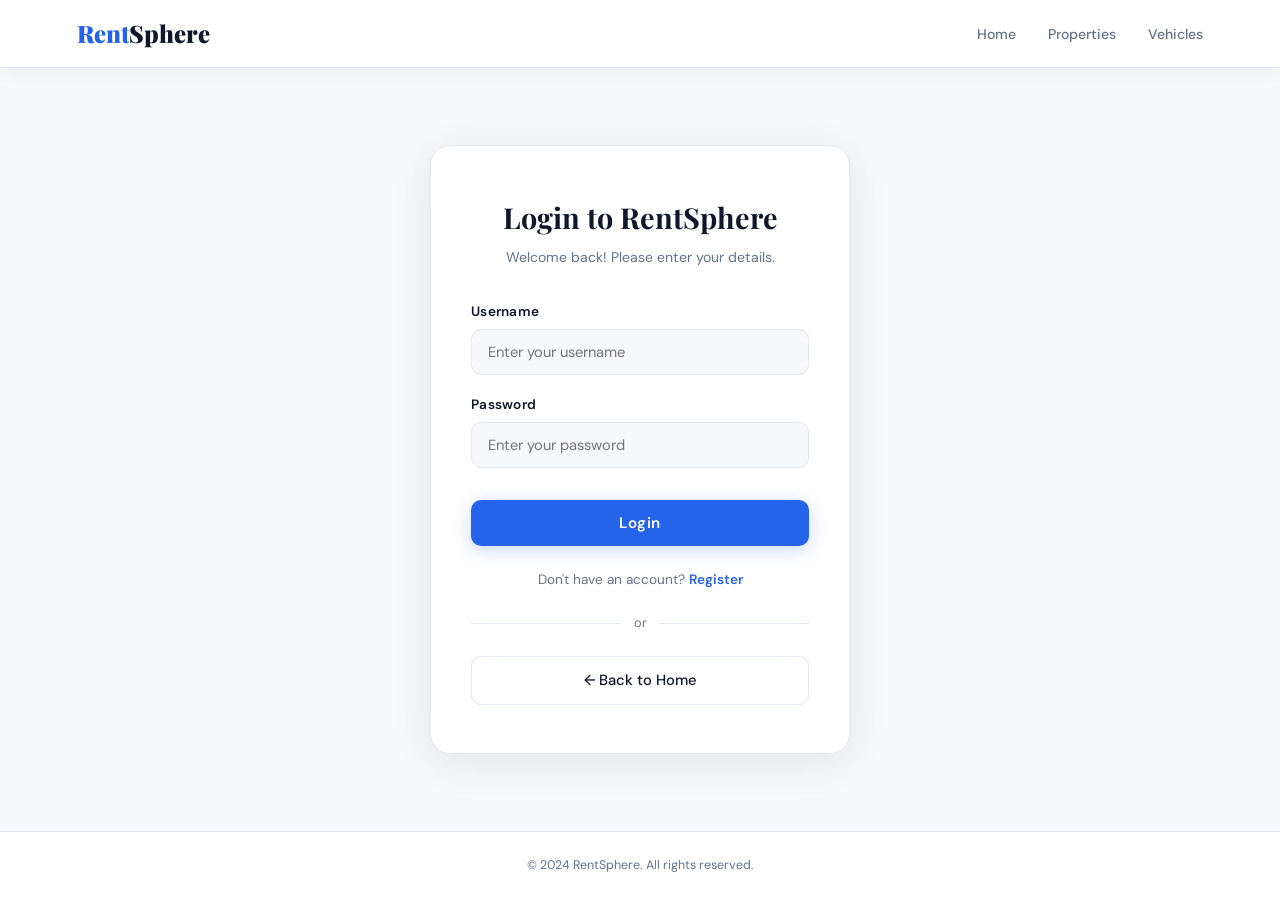
==== login.html @ efe59f16 "Initial RentSphere project upload" ====
<!DOCTYPE html>
<html lang="en">
<head>
  <link rel="stylesheet" href="style.css">
  <meta charset="UTF-8" />
  <meta name="viewport" content="width=device-width, initial-scale=1.0"/>
  <title>Login – RentSphere</title>

  <!-- Google Fonts -->
  <link href="https://fonts.googleapis.com/css2?family=Playfair+Display:wght@700;900&family=DM+Sans:wght@300;400;500;600&display=swap" rel="stylesheet"/>

  <style>
    /* ── Reset ── */
    *, *::before, *::after {
      margin: 0; padding: 0; box-sizing: border-box;
    }
    
    /* ── Color Variables (same as home page) ── */
    :root {
      --bg: #ffffff;
      --bg2: #f7f8fc;
      --accent: #2563eb;
      --accent2: #1d4ed8;
      --accent-light: #eff6ff;
      --text: #0f172a;
      --muted: #64748b;
      --border: #e2e8f0;
    }

    /* ── Body ── */
    body {
      background: var(--bg2);
      font-family: 'DM Sans', sans-serif;
      color: var(--text);
      min-height: 100vh;
      display: flex;
      flex-direction: column;
    }

    /* ── Navbar ── */
    nav {
      display: flex;
      align-items: center;
      justify-content: space-between;
      padding: 0 6%;
      height: 68px;
      background: rgba(255,255,255,0.92);
      backdrop-filter: blur(16px);
      border-bottom: 1px solid var(--border);
      box-shadow: 0 1px 20px rgba(0,0,0,0.06);
    }

    /* Logo */
    .nav-logo {
      font-family: 'Playfair Display', serif;
      font-size: 1.5rem;
      font-weight: 900;
      color: var(--accent);
      text-decoration: none;
    }
    .nav-logo span { color: var(--text); }

    /* Nav links */
    .nav-links {
      display: flex;
      gap: 2rem;
      list-style: none;
      align-items: center;
    }
    .nav-links a {
      font-size: 0.88rem;
      font-weight: 500;
      color: var(--muted);
      text-decoration: none;
      transition: color 0.25s;
    }
    .nav-links a:hover { color: var(--accent); }

    /* ── Main content area ── */
    .main {
      flex: 1;
      display: flex;
      align-items: center;
      justify-content: center;
      padding: 3rem 1.5rem;
    }

    /* ── Login Card ── */
    .login-card {
      background: var(--bg);
      border: 1px solid var(--border);
      border-radius: 20px;
      padding: 3rem 2.5rem;
      width: 100%;
      max-width: 420px;
      box-shadow: 0 8px 40px rgba(0,0,0,0.08);

      /* Fade-in animation */
      animation: fadeUp 0.6s ease both;
    }

    @keyframes fadeUp {
      from { opacity: 0; transform: scale(0.95); }
      to   { opacity: 1; transform: scale(1); }
    }

    /* ── Card Title ── */
    .login-title {
      font-family: 'Playfair Display', serif;
      font-size: 1.8rem;
      font-weight: 700;
      color: var(--text);
      text-align: center;
      margin-bottom: 0.4rem;
    }

    .login-subtitle {
      font-size: 0.88rem;
      color: var(--muted);
      text-align: center;
      margin-bottom: 2rem;
    }

    /* ── Form Group ── */
    .form-group {
      margin-bottom: 1.2rem;
    }

    /* Label */
    .form-group label {
      display: block;
      font-size: 0.85rem;
      font-weight: 600;
      color: var(--text);
      margin-bottom: 0.4rem;
      letter-spacing: 0.02em;
    }

    /* Input fields */
    .form-group input {
      width: 100%;
      padding: 12px 16px;
      border: 1.5px solid var(--border);
      border-radius: 10px;
      font-family: 'DM Sans', sans-serif;
      font-size: 0.92rem;
      color: var(--text);
      background: var(--bg2);
      outline: none;
      transition: border-color 0.25s, box-shadow 0.25s;
    }

    /* Input focus effect */
    .form-group input:focus {
      border-color: var(--accent);
      background: #fff;
      box-shadow: 0 0 0 3px rgba(37,99,235,0.1);
    }

    /* ── Login Button ── */
    .btn-login {
      width: 100%;
      padding: 13px;
      margin-top: 0.8rem;
      background: var(--accent);
      color: #fff;
      border: none;
      border-radius: 10px;
      font-family: 'DM Sans', sans-serif;
      font-size: 0.95rem;
      font-weight: 600;
      letter-spacing: 0.03em;
      cursor: pointer;
      transition: background 0.25s, transform 0.2s, box-shadow 0.25s;
      box-shadow: 0 4px 18px rgba(37,99,235,0.25);
    }

    /* Hover animation on Login button */
    .btn-login:hover {
      background: var(--accent2);
      transform: translateY(-2px);
      box-shadow: 0 8px 24px rgba(37,99,235,0.3);
    }

    /* ── Register Link ── */
    .register-link {
      text-align: center;
      margin-top: 1.4rem;
      font-size: 0.85rem;
      color: var(--muted);
    }

    .register-link a {
      color: var(--accent);
      font-weight: 600;
      text-decoration: none;
    }
    .register-link a:hover { text-decoration: underline; }

    /* ── Divider ── */
    .divider {
      display: flex;
      align-items: center;
      gap: 0.8rem;
      margin: 1.4rem 0;
      color: var(--muted);
      font-size: 0.8rem;
    }
    .divider::before, .divider::after {
      content: '';
      flex: 1;
      height: 1px;
      background: var(--border);
    }

    /* ── Back to Home Button ── */
    .btn-back {
      width: 100%;
      padding: 12px;
      background: #fff;
      color: var(--text);
      border: 1.5px solid var(--border);
      border-radius: 10px;
      font-family: 'DM Sans', sans-serif;
      font-size: 0.92rem;
      font-weight: 500;
      cursor: pointer;
      transition: border-color 0.25s, color 0.25s, transform 0.2s;
      text-decoration: none;
      display: block;
      text-align: center;
    }

    /* Hover animation on Back button */
    .btn-back:hover {
      border-color: var(--accent);
      color: var(--accent);
      transform: translateY(-2px);
    }

    /* ── Footer ── */
    footer {
      border-top: 1px solid var(--border);
      padding: 1.5rem 6%;
      text-align: center;
      font-size: 0.78rem;
      color: var(--muted);
      background: #fff;
    }
  </style>
</head>
<body>

  <!-- ── Navbar ── -->
  <nav>
    <a href="index.html" class="nav-logo">Rent<span>Sphere</span></a>
    <ul class="nav-links">
      <li><a href="index.html">Home</a></li>
      <li><a href="property.html">Properties</a></li>
      <li><a href="vehicle.html">Vehicles</a></li>
    </ul>
  </nav>

  <!-- ── Main Login Section ── -->
  <div class="main">
    <div class="login-card">

      <!-- Title -->
      <h1 class="login-title">Login to RentSphere</h1>
      <p class="login-subtitle">Welcome back! Please enter your details.</p>

      <!-- Username input -->
      <div class="form-group">
        <label for="username">Username</label>
        <input type="text" id="username" placeholder="Enter your username" />
      </div>

      <!-- Password input -->
      <div class="form-group">
        <label for="password">Password</label>
        <input type="password" id="password" placeholder="Enter your password" />
      </div>

      <!-- Login Button -->
      <button class="btn-login" id="loginBtn">Login</button>

      <!-- Register Link (UI only) -->
      <p class="register-link">
      Don't have an account? <a href="#" id="registerLink">Register</a>
      </p>

      <div class="divider">or</div>

      <!-- Back to Home -->
      <a href="#" class="btn-back" id="backToHome">← Back to Home</a>

    </div>
  </div>

  <!-- ── Footer ── -->
  <footer>
    © 2024 RentSphere. All rights reserved.
  </footer>

  <!-- ── JavaScript ── -->
  
    <script src="script.js"></script>

</body>
</html>
---- style.css ----
/* ============================================
   RentSphere – Global Stylesheet
   Project: A Unified Rental Platform
   Pages: index.html, login.html, property.html, vehicle.html
   ============================================ */

/* ── Reset & Base ── */
*, *::before, *::after {
  margin: 0;
  padding: 0;
  box-sizing: border-box;
}

/* ── Color Variables ── */
:root {
  --primary:       #2563eb;   /* Main blue */
  --primary-dark:  #1d4ed8;   /* Darker blue for hover */
  --primary-light: #eff6ff;   /* Light blue background */
  --success:       #16a34a;   /* Green for Book Now */
  --text:          #0f172a;   /* Main dark text */
  --muted:         #64748b;   /* Grey text */
  --bg:            #ffffff;   /* White background */
  --bg2:           #f7f8fc;   /* Light grey background */
  --border:        #e2e8f0;   /* Border color */
  --shadow:        rgba(0, 0, 0, 0.08);
  --shadow-hover:  rgba(37, 99, 235, 0.15);
  --radius:        10px;
  --radius-lg:     16px;
  --transition:    0.25s ease;
}

/* ── Body ── */
body {
  font-family: Arial, 'Helvetica Neue', sans-serif;
  background-color: var(--bg2);
  color: var(--text);
  line-height: 1.6;
  min-height: 100vh;
}

/* ── Links ── */
a {
  text-decoration: none;
  color: inherit;
  transition: color var(--transition);
}

/* ── Images ── */
img {
  max-width: 100%;
  display: block;
  border-radius: var(--radius);
}


/* ============================================
   NAVBAR
   ============================================ */

.navbar {
  position: sticky;
  top: 0;
  z-index: 1000;
  display: flex;
  align-items: center;
  justify-content: space-between;
  padding: 0 6%;
  height: 66px;
  background: rgba(255, 255, 255, 0.95);
  border-bottom: 1px solid var(--border);
  box-shadow: 0 2px 16px var(--shadow);
  backdrop-filter: blur(10px);
}

/* Logo */
.navbar-logo {
  font-size: 1.5rem;
  font-weight: 800;
  color: var(--primary);
  letter-spacing: 0.02em;
}
.navbar-logo span {
  color: var(--text);
}

/* Nav links list */
.navbar-links {
  display: flex;
  gap: 2rem;
  list-style: none;
  align-items: center;
}

/* Individual nav link */
.navbar-links a {
  font-size: 0.9rem;
  font-weight: 500;
  color: var(--muted);
  padding: 6px 0;
  position: relative;
  transition: color var(--transition);
}

/* Underline effect on hover */
.navbar-links a::after {
  content: '';
  position: absolute;
  bottom: -2px;
  left: 0; right: 0;
  height: 2px;
  background: var(--primary);
  border-radius: 2px;
  transform: scaleX(0);
  transform-origin: right;
  transition: transform var(--transition);
}
.navbar-links a:hover {
  color: var(--primary);
}
.navbar-links a:hover::after {
  transform: scaleX(1);
  transform-origin: left;
}

/* Nav button (e.g. Login button in navbar) */
.navbar-btn {
  background: var(--primary);
  color: #fff !important;
  padding: 8px 20px !important;
  border-radius: var(--radius);
  font-weight: 600 !important;
  transition: background var(--transition), transform var(--transition) !important;
}
.navbar-btn:hover {
  background: var(--primary-dark) !important;
  transform: translateY(-1px) !important;
}
.navbar-btn::after { display: none !important; }


/* ============================================
   BUTTONS
   ============================================ */

.btn {
  display: inline-flex;
  align-items: center;
  gap: 8px;
  padding: 12px 28px;
  border-radius: var(--radius);
  font-size: 0.92rem;
  font-weight: 600;
  cursor: pointer;
  border: none;
  transition: background var(--transition), transform var(--transition), box-shadow var(--transition);
  text-decoration: none;
}

/* Primary Button (Blue) */
.btn-primary {
  background: var(--primary);
  color: #fff;
  box-shadow: 0 4px 14px rgba(37, 99, 235, 0.25);
}
.btn-primary:hover {
  background: var(--primary-dark);
  transform: translateY(-2px);
  box-shadow: 0 8px 22px rgba(37, 99, 235, 0.3);
}

/* Outline Button */
.btn-outline {
  background: #fff;
  color: var(--text);
  border: 1.5px solid var(--border);
  box-shadow: 0 2px 8px var(--shadow);
}
.btn-outline:hover {
  border-color: var(--primary);
  color: var(--primary);
  transform: translateY(-2px);
}

/* Success Button (Green – Book Now) */
.btn-success {
  background: var(--success);
  color: #fff;
  box-shadow: 0 4px 14px rgba(22, 163, 74, 0.25);
}
.btn-success:hover {
  background: #15803d;
  transform: translateY(-2px);
  box-shadow: 0 8px 22px rgba(22, 163, 74, 0.3);
}

/* Full width button */
.btn-block {
  width: 100%;
  justify-content: center;
}


/* ============================================
   SEARCH BAR
   ============================================ */

.search-container {
  display: flex;
  gap: 0.8rem;
  align-items: center;
  background: #fff;
  border: 1.5px solid var(--border);
  border-radius: 50px;
  padding: 8px 12px 8px 20px;
  box-shadow: 0 2px 12px var(--shadow);
  max-width: 600px;
  width: 100%;
  margin: 0 auto;
}

.search-container input {
  flex: 1;
  border: none;
  outline: none;
  font-size: 0.92rem;
  color: var(--text);
  background: transparent;
  font-family: Arial, sans-serif;
}

.search-container input::placeholder {
  color: var(--muted);
}

.search-container button {
  background: var(--primary);
  color: #fff;
  border: none;
  padding: 9px 22px;
  border-radius: 50px;
  font-size: 0.88rem;
  font-weight: 600;
  cursor: pointer;
  transition: background var(--transition), transform var(--transition);
  white-space: nowrap;
}
.search-container button:hover {
  background: var(--primary-dark);
  transform: scale(1.03);
}

/* Standalone search input (simple version) */
.search-input {
  width: 100%;
  padding: 12px 18px;
  border: 1.5px solid var(--border);
  border-radius: var(--radius);
  font-size: 0.92rem;
  color: var(--text);
  outline: none;
  background: #fff;
  transition: border-color var(--transition), box-shadow var(--transition);
  font-family: Arial, sans-serif;
}
.search-input:focus {
  border-color: var(--primary);
  box-shadow: 0 0 0 3px rgba(37, 99, 235, 0.1);
}


/* ============================================
   FILTER SECTION
   ============================================ */

.filter-section {
  display: flex;
  gap: 1rem;
  flex-wrap: wrap;
  align-items: center;
  padding: 1.2rem 0;
}

.filter-section label {
  font-size: 0.85rem;
  font-weight: 600;
  color: var(--muted);
}

/* Dropdown filter */
.filter-select {
  padding: 9px 14px;
  border: 1.5px solid var(--border);
  border-radius: var(--radius);
  font-size: 0.88rem;
  color: var(--text);
  background: #fff;
  outline: none;
  cursor: pointer;
  transition: border-color var(--transition);
  font-family: Arial, sans-serif;
}
.filter-select:focus,
.filter-select:hover {
  border-color: var(--primary);
}


/* ============================================
   CARDS (Property & Vehicle)
   ============================================ */

/* Card grid layout */
.cards-grid {
  display: grid;
  grid-template-columns: repeat(auto-fill, minmax(280px, 1fr));
  gap: 1.5rem;
  padding: 1.5rem 0;
}

/* Single card */
.card {
  background: var(--bg);
  border: 1px solid var(--border);
  border-radius: var(--radius-lg);
  overflow: hidden;
  box-shadow: 0 2px 12px var(--shadow);
  transition: transform var(--transition), box-shadow var(--transition), border-color var(--transition);
}

/* Card hover – slight lift */
.card:hover {
  transform: translateY(-6px);
  box-shadow: 0 12px 32px var(--shadow-hover);
  border-color: rgba(37, 99, 235, 0.2);
}

/* Card image */
.card-img {
  width: 100%;
  height: 180px;
  object-fit: cover;
  border-radius: 0;
}

/* Card body */
.card-body {
  padding: 1.2rem;
}

/* Card title */
.card-title {
  font-size: 1rem;
  font-weight: 700;
  color: var(--text);
  margin-bottom: 0.3rem;
}

/* Card location / subtitle */
.card-location {
  font-size: 0.82rem;
  color: var(--muted);
  margin-bottom: 0.6rem;
}

/* Card price */
.card-price {
  font-size: 1.1rem;
  font-weight: 700;
  color: var(--primary);
  margin-bottom: 1rem;
}

/* Card tags/badges */
.card-badge {
  display: inline-block;
  background: var(--primary-light);
  color: var(--primary);
  font-size: 0.72rem;
  font-weight: 600;
  padding: 3px 10px;
  border-radius: 50px;
  margin-bottom: 0.8rem;
}


/* ============================================
   PAGE SECTIONS
   ============================================ */

/* Section wrapper */
.section {
  padding: 4rem 6%;
}

/* Section with light background */
.section-light {
  background: var(--bg2);
}

/* Section title */
.section-title {
  font-size: 1.8rem;
  font-weight: 700;
  color: var(--text);
  margin-bottom: 0.4rem;
}

/* Section subtitle */
.section-subtitle {
  font-size: 0.92rem;
  color: var(--muted);
  margin-bottom: 2rem;
}

/* Page hero banner */
.page-banner {
  background: linear-gradient(135deg, var(--primary-light) 0%, #fff 60%, var(--bg2) 100%);
  padding: 5rem 6% 3rem;
  text-align: center;
  margin-top: 66px; /* offset for sticky navbar */
}
.page-banner h1 {
  font-size: 2.2rem;
  font-weight: 800;
  color: var(--text);
  margin-bottom: 0.5rem;
}
.page-banner p {
  font-size: 1rem;
  color: var(--muted);
  margin-bottom: 1.8rem;
}


/* ============================================
   LOGIN FORM
   ============================================ */

/* Login page wrapper */
.login-wrapper {
  flex: 1;
  display: flex;
  align-items: center;
  justify-content: center;
  padding: 3rem 1.5rem;
  min-height: calc(100vh - 66px - 60px);
}

/* Login card */
.login-card {
  background: var(--bg);
  border: 1px solid var(--border);
  border-radius: 20px;
  padding: 3rem 2.5rem;
  width: 100%;
  max-width: 420px;
  box-shadow: 0 8px 40px var(--shadow);

  /* Smooth fade + scale animation */
  animation: loginAppear 0.5s ease both;
}

/* Login card animation – fade in + zoom in */
@keyframes loginAppear {
  from {
    opacity: 0;
    transform: scale(0.95);
  }
  to {
    opacity: 1;
    transform: scale(1);
  }
}

/* Login title */
.login-title {
  font-size: 1.8rem;
  font-weight: 700;
  text-align: center;
  color: var(--text);
  margin-bottom: 0.3rem;
}

/* Login subtitle */
.login-subtitle {
  font-size: 0.88rem;
  color: var(--muted);
  text-align: center;
  margin-bottom: 2rem;
}

/* Form group */
.form-group {
  margin-bottom: 1.2rem;
}

/* Form label */
.form-group label {
  display: block;
  font-size: 0.85rem;
  font-weight: 600;
  color: var(--text);
  margin-bottom: 0.4rem;
}

/* Form input */
.form-group input {
  width: 100%;
  padding: 12px 16px;
  border: 1.5px solid var(--border);
  border-radius: var(--radius);
  font-size: 0.92rem;
  color: var(--text);
  background: var(--bg2);
  outline: none;
  transition: border-color var(--transition), box-shadow var(--transition);
  font-family: Arial, sans-serif;
}
.form-group input:focus {
  border-color: var(--primary);
  background: #fff;
  box-shadow: 0 0 0 3px rgba(37, 99, 235, 0.1);
}

/* Divider with text */
.divider {
  display: flex;
  align-items: center;
  gap: 0.8rem;
  margin: 1.4rem 0;
  color: var(--muted);
  font-size: 0.8rem;
}
.divider::before,
.divider::after {
  content: '';
  flex: 1;
  height: 1px;
  background: var(--border);
}

/* Register / helper link */
.helper-link {
  text-align: center;
  margin-top: 1.2rem;
  font-size: 0.85rem;
  color: var(--muted);
}
.helper-link a {
  color: var(--primary);
  font-weight: 600;
}
.helper-link a:hover {
  text-decoration: underline;
}


/* ============================================
   FOOTER
   ============================================ */

.footer {
  background: #0f172a;
  color: #94a3b8;
  text-align: center;
  padding: 1.8rem 6%;
  font-size: 0.82rem;
  border-top: 1px solid rgba(255,255,255,0.06);
}

.footer-logo {
  font-size: 1.2rem;
  font-weight: 700;
  color: var(--primary);
  margin-bottom: 0.5rem;
}

.footer p {
  color: #64748b;
  font-size: 0.78rem;
}


/* ============================================
   UTILITY CLASSES
   ============================================ */

/* Container */
.container {
  max-width: 1200px;
  margin: 0 auto;
  padding: 0 6%;
}

/* Text helpers */
.text-center { text-align: center; }
.text-muted   { color: var(--muted); }
.text-primary { color: var(--primary); }
.fw-bold      { font-weight: 700; }

/* Spacing */
.mt-1 { margin-top: 0.5rem; }
.mt-2 { margin-top: 1rem; }
.mt-3 { margin-top: 1.5rem; }
.mb-1 { margin-bottom: 0.5rem; }
.mb-2 { margin-bottom: 1rem; }
.mb-3 { margin-bottom: 1.5rem; }

/* Flex helpers */
.d-flex        { display: flex; }
.align-center  { align-items: center; }
.justify-center{ justify-content: center; }
.gap-1         { gap: 0.5rem; }
.gap-2         { gap: 1rem; }


/* ============================================
   RESPONSIVE DESIGN
   ============================================ */

/* Tablet */
@media (max-width: 768px) {
  .navbar {
    padding: 0 4%;
  }

  .navbar-links {
    gap: 1.2rem;
  }

  .page-banner {
    padding: 4rem 4% 2.5rem;
  }
  .page-banner h1 {
    font-size: 1.7rem;
  }

  .section {
    padding: 3rem 4%;
  }

  .cards-grid {
    grid-template-columns: repeat(auto-fill, minmax(240px, 1fr));
  }
}

/* Mobile */
@media (max-width: 480px) {
  .navbar-links {
    gap: 0.8rem;
  }
  .navbar-links a {
    font-size: 0.8rem;
  }

  .page-banner h1 {
    font-size: 1.4rem;
  }

  /* Cards stack in single column */
  .cards-grid {
    grid-template-columns: 1fr;
  }

  .login-card {
    padding: 2rem 1.5rem;
  }

  .filter-section {
    flex-direction: column;
    align-items: flex-start;
  }

  .search-container {
    flex-direction: column;
    border-radius: var(--radius);
    padding: 12px;
  }
  .search-container button {
    width: 100%;
    border-radius: var(--radius);
  }

  .btn {
    padding: 11px 20px;
    font-size: 0.88rem;
  }
}
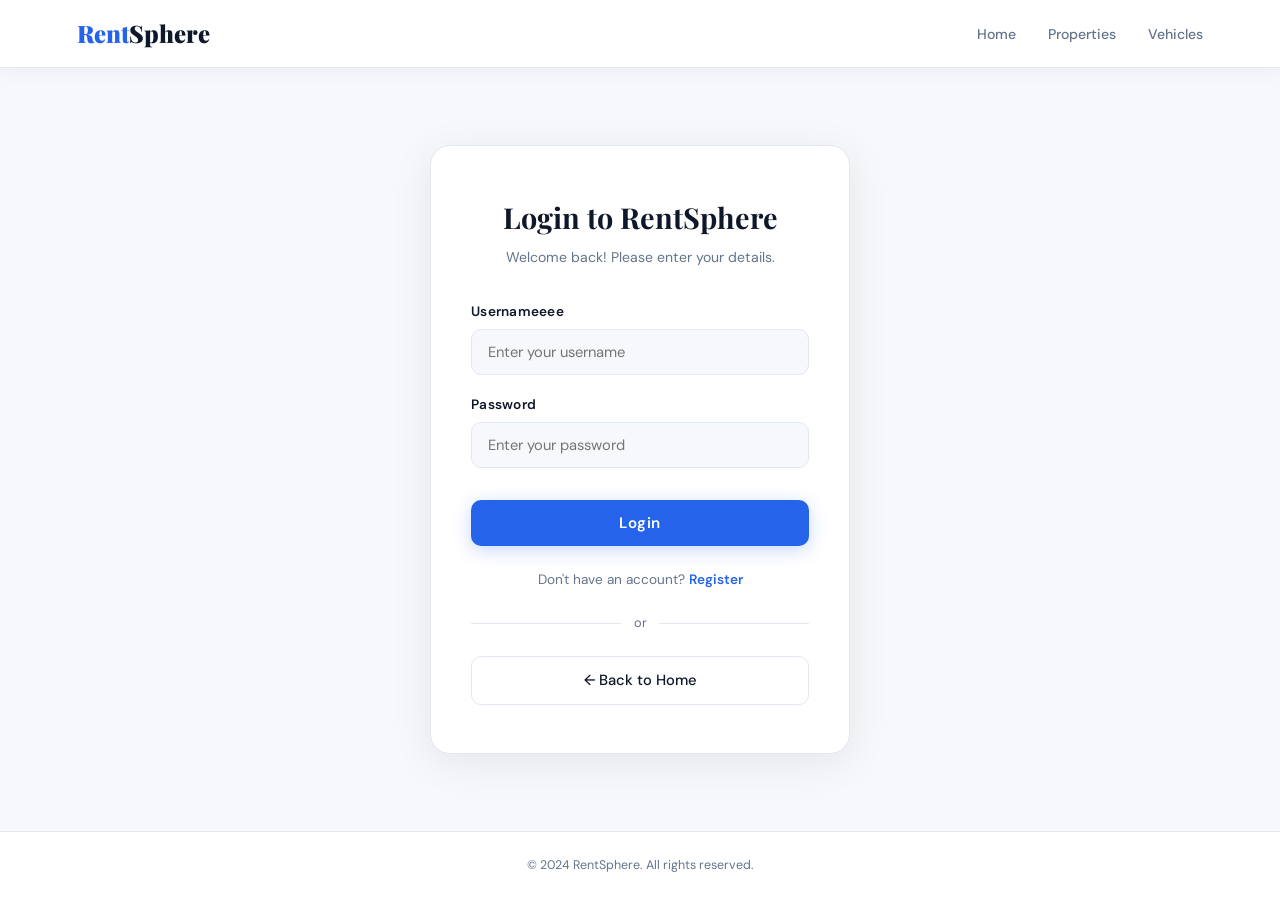
==== commit abad3288: "Updated login and vehicle pages" ====
--- a/login.html
+++ b/login.html
@@ -1,310 +1,310 @@
-<!DOCTYPE html>
-<html lang="en">
-<head>
-  <link rel="stylesheet" href="style.css">
-  <meta charset="UTF-8" />
-  <meta name="viewport" content="width=device-width, initial-scale=1.0"/>
-  <title>Login – RentSphere</title>
-
-  <!-- Google Fonts -->
-  <link href="https://fonts.googleapis.com/css2?family=Playfair+Display:wght@700;900&family=DM+Sans:wght@300;400;500;600&display=swap" rel="stylesheet"/>
-
-  <style>
-    /* ── Reset ── */
-    *, *::before, *::after {
-      margin: 0; padding: 0; box-sizing: border-box;
-    }
-    
-    /* ── Color Variables (same as home page) ── */
-    :root {
-      --bg: #ffffff;
-      --bg2: #f7f8fc;
-      --accent: #2563eb;
-      --accent2: #1d4ed8;
-      --accent-light: #eff6ff;
-      --text: #0f172a;
-      --muted: #64748b;
-      --border: #e2e8f0;
-    }
-
-    /* ── Body ── */
-    body {
-      background: var(--bg2);
-      font-family: 'DM Sans', sans-serif;
-      color: var(--text);
-      min-height: 100vh;
-      display: flex;
-      flex-direction: column;
-    }
-
-    /* ── Navbar ── */
-    nav {
-      display: flex;
-      align-items: center;
-      justify-content: space-between;
-      padding: 0 6%;
-      height: 68px;
-      background: rgba(255,255,255,0.92);
-      backdrop-filter: blur(16px);
-      border-bottom: 1px solid var(--border);
-      box-shadow: 0 1px 20px rgba(0,0,0,0.06);
-    }
-
-    /* Logo */
-    .nav-logo {
-      font-family: 'Playfair Display', serif;
-      font-size: 1.5rem;
-      font-weight: 900;
-      color: var(--accent);
-      text-decoration: none;
-    }
-    .nav-logo span { color: var(--text); }
-
-    /* Nav links */
-    .nav-links {
-      display: flex;
-      gap: 2rem;
-      list-style: none;
-      align-items: center;
-    }
-    .nav-links a {
-      font-size: 0.88rem;
-      font-weight: 500;
-      color: var(--muted);
-      text-decoration: none;
-      transition: color 0.25s;
-    }
-    .nav-links a:hover { color: var(--accent); }
-
-    /* ── Main content area ── */
-    .main {
-      flex: 1;
-      display: flex;
-      align-items: center;
-      justify-content: center;
-      padding: 3rem 1.5rem;
-    }
-
-    /* ── Login Card ── */
-    .login-card {
-      background: var(--bg);
-      border: 1px solid var(--border);
-      border-radius: 20px;
-      padding: 3rem 2.5rem;
-      width: 100%;
-      max-width: 420px;
-      box-shadow: 0 8px 40px rgba(0,0,0,0.08);
-
-      /* Fade-in animation */
-      animation: fadeUp 0.6s ease both;
-    }
-
-    @keyframes fadeUp {
-      from { opacity: 0; transform: scale(0.95); }
-      to   { opacity: 1; transform: scale(1); }
-    }
-
-    /* ── Card Title ── */
-    .login-title {
-      font-family: 'Playfair Display', serif;
-      font-size: 1.8rem;
-      font-weight: 700;
-      color: var(--text);
-      text-align: center;
-      margin-bottom: 0.4rem;
-    }
-
-    .login-subtitle {
-      font-size: 0.88rem;
-      color: var(--muted);
-      text-align: center;
-      margin-bottom: 2rem;
-    }
-
-    /* ── Form Group ── */
-    .form-group {
-      margin-bottom: 1.2rem;
-    }
-
-    /* Label */
-    .form-group label {
-      display: block;
-      font-size: 0.85rem;
-      font-weight: 600;
-      color: var(--text);
-      margin-bottom: 0.4rem;
-      letter-spacing: 0.02em;
-    }
-
-    /* Input fields */
-    .form-group input {
-      width: 100%;
-      padding: 12px 16px;
-      border: 1.5px solid var(--border);
-      border-radius: 10px;
-      font-family: 'DM Sans', sans-serif;
-      font-size: 0.92rem;
-      color: var(--text);
-      background: var(--bg2);
-      outline: none;
-      transition: border-color 0.25s, box-shadow 0.25s;
-    }
-
-    /* Input focus effect */
-    .form-group input:focus {
-      border-color: var(--accent);
-      background: #fff;
-      box-shadow: 0 0 0 3px rgba(37,99,235,0.1);
-    }
-
-    /* ── Login Button ── */
-    .btn-login {
-      width: 100%;
-      padding: 13px;
-      margin-top: 0.8rem;
-      background: var(--accent);
-      color: #fff;
-      border: none;
-      border-radius: 10px;
-      font-family: 'DM Sans', sans-serif;
-      font-size: 0.95rem;
-      font-weight: 600;
-      letter-spacing: 0.03em;
-      cursor: pointer;
-      transition: background 0.25s, transform 0.2s, box-shadow 0.25s;
-      box-shadow: 0 4px 18px rgba(37,99,235,0.25);
-    }
-
-    /* Hover animation on Login button */
-    .btn-login:hover {
-      background: var(--accent2);
-      transform: translateY(-2px);
-      box-shadow: 0 8px 24px rgba(37,99,235,0.3);
-    }
-
-    /* ── Register Link ── */
-    .register-link {
-      text-align: center;
-      margin-top: 1.4rem;
-      font-size: 0.85rem;
-      color: var(--muted);
-    }
-
-    .register-link a {
-      color: var(--accent);
-      font-weight: 600;
-      text-decoration: none;
-    }
-    .register-link a:hover { text-decoration: underline; }
-
-    /* ── Divider ── */
-    .divider {
-      display: flex;
-      align-items: center;
-      gap: 0.8rem;
-      margin: 1.4rem 0;
-      color: var(--muted);
-      font-size: 0.8rem;
-    }
-    .divider::before, .divider::after {
-      content: '';
-      flex: 1;
-      height: 1px;
-      background: var(--border);
-    }
-
-    /* ── Back to Home Button ── */
-    .btn-back {
-      width: 100%;
-      padding: 12px;
-      background: #fff;
-      color: var(--text);
-      border: 1.5px solid var(--border);
-      border-radius: 10px;
-      font-family: 'DM Sans', sans-serif;
-      font-size: 0.92rem;
-      font-weight: 500;
-      cursor: pointer;
-      transition: border-color 0.25s, color 0.25s, transform 0.2s;
-      text-decoration: none;
-      display: block;
-      text-align: center;
-    }
-
-    /* Hover animation on Back button */
-    .btn-back:hover {
-      border-color: var(--accent);
-      color: var(--accent);
-      transform: translateY(-2px);
-    }
-
-    /* ── Footer ── */
-    footer {
-      border-top: 1px solid var(--border);
-      padding: 1.5rem 6%;
-      text-align: center;
-      font-size: 0.78rem;
-      color: var(--muted);
-      background: #fff;
-    }
-  </style>
-</head>
-<body>
-
-  <!-- ── Navbar ── -->
-  <nav>
-    <a href="index.html" class="nav-logo">Rent<span>Sphere</span></a>
-    <ul class="nav-links">
-      <li><a href="index.html">Home</a></li>
-      <li><a href="property.html">Properties</a></li>
-      <li><a href="vehicle.html">Vehicles</a></li>
-    </ul>
-  </nav>
-
-  <!-- ── Main Login Section ── -->
-  <div class="main">
-    <div class="login-card">
-
-      <!-- Title -->
-      <h1 class="login-title">Login to RentSphere</h1>
-      <p class="login-subtitle">Welcome back! Please enter your details.</p>
-
-      <!-- Username input -->
-      <div class="form-group">
-        <label for="username">Username</label>
-        <input type="text" id="username" placeholder="Enter your username" />
-      </div>
-
-      <!-- Password input -->
-      <div class="form-group">
-        <label for="password">Password</label>
-        <input type="password" id="password" placeholder="Enter your password" />
-      </div>
-
-      <!-- Login Button -->
-      <button class="btn-login" id="loginBtn">Login</button>
-
-      <!-- Register Link (UI only) -->
-      <p class="register-link">
-      Don't have an account? <a href="#" id="registerLink">Register</a>
-      </p>
-
-      <div class="divider">or</div>
-
-      <!-- Back to Home -->
-      <a href="#" class="btn-back" id="backToHome">← Back to Home</a>
-
-    </div>
-  </div>
-
-  <!-- ── Footer ── -->
-  <footer>
-    © 2024 RentSphere. All rights reserved.
-  </footer>
-
-  <!-- ── JavaScript ── -->
-  
-    <script src="script.js"></script>
-
-</body>
+<!DOCTYPE html>
+<html lang="en">
+<head>
+  <link rel="stylesheet" href="style.css">
+  <meta charset="UTF-8" />
+  <meta name="viewport" content="width=device-width, initial-scale=1.0"/>
+  <title>Login – RentSphere</title>
+
+  <!-- Google Fonts -->
+  <link href="https://fonts.googleapis.com/css2?family=Playfair+Display:wght@700;900&family=DM+Sans:wght@300;400;500;600&display=swap" rel="stylesheet"/>
+
+  <style>
+    /* ── Reset ── */
+    *, *::before, *::after {
+      margin: 0; padding: 0; box-sizing: border-box;
+    }
+    
+    /* ── Color Variables (same as home page) ── */
+    :root {
+      --bg: #ffffff;
+      --bg2: #f7f8fc;
+      --accent: #2563eb;
+      --accent2: #1d4ed8;
+      --accent-light: #eff6ff;
+      --text: #0f172a;
+      --muted: #64748b;
+      --border: #e2e8f0;
+    }
+
+    /* ── Body ── */
+    body {
+      background: var(--bg2);
+      font-family: 'DM Sans', sans-serif;
+      color: var(--text);
+      min-height: 100vh;
+      display: flex;
+      flex-direction: column;
+    }
+
+    /* ── Navbar ── */
+    nav {
+      display: flex;
+      align-items: center;
+      justify-content: space-between;
+      padding: 0 6%;
+      height: 68px;
+      background: rgba(255,255,255,0.92);
+      backdrop-filter: blur(16px);
+      border-bottom: 1px solid var(--border);
+      box-shadow: 0 1px 20px rgba(0,0,0,0.06);
+    }
+
+    /* Logo */
+    .nav-logo {
+      font-family: 'Playfair Display', serif;
+      font-size: 1.5rem;
+      font-weight: 900;
+      color: var(--accent);
+      text-decoration: none;
+    }
+    .nav-logo span { color: var(--text); }
+
+    /* Nav links */
+    .nav-links {
+      display: flex;
+      gap: 2rem;
+      list-style: none;
+      align-items: center;
+    }
+    .nav-links a {
+      font-size: 0.88rem;
+      font-weight: 500;
+      color: var(--muted);
+      text-decoration: none;
+      transition: color 0.25s;
+    }
+    .nav-links a:hover { color: var(--accent); }
+
+    /* ── Main content area ── */
+    .main {
+      flex: 1;
+      display: flex;
+      align-items: center;
+      justify-content: center;
+      padding: 3rem 1.5rem;
+    }
+
+    /* ── Login Card ── */
+    .login-card {
+      background: var(--bg);
+      border: 1px solid var(--border);
+      border-radius: 20px;
+      padding: 3rem 2.5rem;
+      width: 100%;
+      max-width: 420px;
+      box-shadow: 0 8px 40px rgba(0,0,0,0.08);
+
+      /* Fade-in animation */
+      animation: fadeUp 0.6s ease both;
+    }
+
+    @keyframes fadeUp {
+      from { opacity: 0; transform: scale(0.95); }
+      to   { opacity: 1; transform: scale(1); }
+    }
+
+    /* ── Card Title ── */
+    .login-title {
+      font-family: 'Playfair Display', serif;
+      font-size: 1.8rem;
+      font-weight: 700;
+      color: var(--text);
+      text-align: center;
+      margin-bottom: 0.4rem;
+    }
+
+    .login-subtitle {
+      font-size: 0.88rem;
+      color: var(--muted);
+      text-align: center;
+      margin-bottom: 2rem;
+    }
+
+    /* ── Form Group ── */
+    .form-group {
+      margin-bottom: 1.2rem;
+    }
+
+    /* Label */
+    .form-group label {
+      display: block;
+      font-size: 0.85rem;
+      font-weight: 600;
+      color: var(--text);
+      margin-bottom: 0.4rem;
+      letter-spacing: 0.02em;
+    }
+
+    /* Input fields */
+    .form-group input {
+      width: 100%;
+      padding: 12px 16px;
+      border: 1.5px solid var(--border);
+      border-radius: 10px;
+      font-family: 'DM Sans', sans-serif;
+      font-size: 0.92rem;
+      color: var(--text);
+      background: var(--bg2);
+      outline: none;
+      transition: border-color 0.25s, box-shadow 0.25s;
+    }
+
+    /* Input focus effect */
+    .form-group input:focus {
+      border-color: var(--accent);
+      background: #fff;
+      box-shadow: 0 0 0 3px rgba(37,99,235,0.1);
+    }
+
+    /* ── Login Button ── */
+    .btn-login {
+      width: 100%;
+      padding: 13px;
+      margin-top: 0.8rem;
+      background: var(--accent);
+      color: #fff;
+      border: none;
+      border-radius: 10px;
+      font-family: 'DM Sans', sans-serif;
+      font-size: 0.95rem;
+      font-weight: 600;
+      letter-spacing: 0.03em;
+      cursor: pointer;
+      transition: background 0.25s, transform 0.2s, box-shadow 0.25s;
+      box-shadow: 0 4px 18px rgba(37,99,235,0.25);
+    }
+
+    /* Hover animation on Login button */
+    .btn-login:hover {
+      background: var(--accent2);
+      transform: translateY(-2px);
+      box-shadow: 0 8px 24px rgba(37,99,235,0.3);
+    }
+
+    /* ── Register Link ── */
+    .register-link {
+      text-align: center;
+      margin-top: 1.4rem;
+      font-size: 0.85rem;
+      color: var(--muted);
+    }
+
+    .register-link a {
+      color: var(--accent);
+      font-weight: 600;
+      text-decoration: none;
+    }
+    .register-link a:hover { text-decoration: underline; }
+
+    /* ── Divider ── */
+    .divider {
+      display: flex;
+      align-items: center;
+      gap: 0.8rem;
+      margin: 1.4rem 0;
+      color: var(--muted);
+      font-size: 0.8rem;
+    }
+    .divider::before, .divider::after {
+      content: '';
+      flex: 1;
+      height: 1px;
+      background: var(--border);
+    }
+
+    /* ── Back to Home Button ── */
+    .btn-back {
+      width: 100%;
+      padding: 12px;
+      background: #fff;
+      color: var(--text);
+      border: 1.5px solid var(--border);
+      border-radius: 10px;
+      font-family: 'DM Sans', sans-serif;
+      font-size: 0.92rem;
+      font-weight: 500;
+      cursor: pointer;
+      transition: border-color 0.25s, color 0.25s, transform 0.2s;
+      text-decoration: none;
+      display: block;
+      text-align: center;
+    }
+
+    /* Hover animation on Back button */
+    .btn-back:hover {
+      border-color: var(--accent);
+      color: var(--accent);
+      transform: translateY(-2px);
+    }
+
+    /* ── Footer ── */
+    footer {
+      border-top: 1px solid var(--border);
+      padding: 1.5rem 6%;
+      text-align: center;
+      font-size: 0.78rem;
+      color: var(--muted);
+      background: #fff;
+    }
+  </style>
+</head>
+<body>
+
+  <!-- ── Navbar ── -->
+  <nav>
+    <a href="index.html" class="nav-logo">Rent<span>Sphere</span></a>
+    <ul class="nav-links">
+      <li><a href="index.html">Home</a></li>
+      <li><a href="property.html">Properties</a></li>
+      <li><a href="vehicle.html">Vehicles</a></li>
+    </ul>
+  </nav>
+
+  <!-- ── Main Login Section ── -->
+  <div class="main">
+    <div class="login-card">
+
+      <!-- Title -->
+      <h1 class="login-title">Login to RentSphere</h1>
+      <p class="login-subtitle">Welcome back! Please enter your details.</p>
+
+      <!-- Username input -->
+      <div class="form-group">
+        <label for="username">Usernameeee</label>
+        <input type="text" id="username" placeholder="Enter your username" />
+      </div>
+
+      <!-- Password input -->
+      <div class="form-group">
+        <label for="password">Password</label>
+        <input type="password" id="password" placeholder="Enter your password" />
+      </div>
+
+      <!-- Login Button -->
+      <button class="btn-login" id="loginBtn">Login</button>
+
+      <!-- Register Link (UI only) -->
+      <p class="register-link">
+      Don't have an account? <a href="#" id="registerLink">Register</a>
+      </p>
+
+      <div class="divider">or</div>
+
+      <!-- Back to Home -->
+      <a href="#" class="btn-back" id="backToHome">← Back to Home</a>
+
+    </div>
+  </div>
+
+  <!-- ── Footer ── -->
+  <footer>
+    © 2024 RentSphere. All rights reserved.
+  </footer>
+
+  <!-- ── JavaScript ── -->
+  
+    <script src="script.js"></script>
+
+</body>
 </html>
--- a/style.css
+++ b/style.css
@@ -1,688 +1,1378 @@
-/* ============================================
-   RentSphere – Global Stylesheet
-   Project: A Unified Rental Platform
-   Pages: index.html, login.html, property.html, vehicle.html
-   ============================================ */
-
-/* ── Reset & Base ── */
-*, *::before, *::after {
-  margin: 0;
-  padding: 0;
-  box-sizing: border-box;
-}
-
-/* ── Color Variables ── */
-:root {
-  --primary:       #2563eb;   /* Main blue */
-  --primary-dark:  #1d4ed8;   /* Darker blue for hover */
-  --primary-light: #eff6ff;   /* Light blue background */
-  --success:       #16a34a;   /* Green for Book Now */
-  --text:          #0f172a;   /* Main dark text */
-  --muted:         #64748b;   /* Grey text */
-  --bg:            #ffffff;   /* White background */
-  --bg2:           #f7f8fc;   /* Light grey background */
-  --border:        #e2e8f0;   /* Border color */
-  --shadow:        rgba(0, 0, 0, 0.08);
-  --shadow-hover:  rgba(37, 99, 235, 0.15);
-  --radius:        10px;
-  --radius-lg:     16px;
-  --transition:    0.25s ease;
-}
-
-/* ── Body ── */
-body {
-  font-family: Arial, 'Helvetica Neue', sans-serif;
-  background-color: var(--bg2);
-  color: var(--text);
-  line-height: 1.6;
-  min-height: 100vh;
-}
-
-/* ── Links ── */
-a {
-  text-decoration: none;
-  color: inherit;
-  transition: color var(--transition);
-}
-
-/* ── Images ── */
-img {
-  max-width: 100%;
-  display: block;
-  border-radius: var(--radius);
-}
-
-
-/* ============================================
-   NAVBAR
-   ============================================ */
-
-.navbar {
-  position: sticky;
-  top: 0;
-  z-index: 1000;
-  display: flex;
-  align-items: center;
-  justify-content: space-between;
-  padding: 0 6%;
-  height: 66px;
-  background: rgba(255, 255, 255, 0.95);
-  border-bottom: 1px solid var(--border);
-  box-shadow: 0 2px 16px var(--shadow);
-  backdrop-filter: blur(10px);
-}
-
-/* Logo */
-.navbar-logo {
-  font-size: 1.5rem;
-  font-weight: 800;
-  color: var(--primary);
-  letter-spacing: 0.02em;
-}
-.navbar-logo span {
-  color: var(--text);
-}
-
-/* Nav links list */
-.navbar-links {
-  display: flex;
-  gap: 2rem;
-  list-style: none;
-  align-items: center;
-}
-
-/* Individual nav link */
-.navbar-links a {
-  font-size: 0.9rem;
-  font-weight: 500;
-  color: var(--muted);
-  padding: 6px 0;
-  position: relative;
-  transition: color var(--transition);
-}
-
-/* Underline effect on hover */
-.navbar-links a::after {
-  content: '';
-  position: absolute;
-  bottom: -2px;
-  left: 0; right: 0;
-  height: 2px;
-  background: var(--primary);
-  border-radius: 2px;
-  transform: scaleX(0);
-  transform-origin: right;
-  transition: transform var(--transition);
-}
-.navbar-links a:hover {
-  color: var(--primary);
-}
-.navbar-links a:hover::after {
-  transform: scaleX(1);
-  transform-origin: left;
-}
-
-/* Nav button (e.g. Login button in navbar) */
-.navbar-btn {
-  background: var(--primary);
-  color: #fff !important;
-  padding: 8px 20px !important;
-  border-radius: var(--radius);
-  font-weight: 600 !important;
-  transition: background var(--transition), transform var(--transition) !important;
-}
-.navbar-btn:hover {
-  background: var(--primary-dark) !important;
-  transform: translateY(-1px) !important;
-}
-.navbar-btn::after { display: none !important; }
-
-
-/* ============================================
-   BUTTONS
-   ============================================ */
-
-.btn {
-  display: inline-flex;
-  align-items: center;
-  gap: 8px;
-  padding: 12px 28px;
-  border-radius: var(--radius);
-  font-size: 0.92rem;
-  font-weight: 600;
-  cursor: pointer;
-  border: none;
-  transition: background var(--transition), transform var(--transition), box-shadow var(--transition);
-  text-decoration: none;
-}
-
-/* Primary Button (Blue) */
-.btn-primary {
-  background: var(--primary);
-  color: #fff;
-  box-shadow: 0 4px 14px rgba(37, 99, 235, 0.25);
-}
-.btn-primary:hover {
-  background: var(--primary-dark);
-  transform: translateY(-2px);
-  box-shadow: 0 8px 22px rgba(37, 99, 235, 0.3);
-}
-
-/* Outline Button */
-.btn-outline {
-  background: #fff;
-  color: var(--text);
-  border: 1.5px solid var(--border);
-  box-shadow: 0 2px 8px var(--shadow);
-}
-.btn-outline:hover {
-  border-color: var(--primary);
-  color: var(--primary);
-  transform: translateY(-2px);
-}
-
-/* Success Button (Green – Book Now) */
-.btn-success {
-  background: var(--success);
-  color: #fff;
-  box-shadow: 0 4px 14px rgba(22, 163, 74, 0.25);
-}
-.btn-success:hover {
-  background: #15803d;
-  transform: translateY(-2px);
-  box-shadow: 0 8px 22px rgba(22, 163, 74, 0.3);
-}
-
-/* Full width button */
-.btn-block {
-  width: 100%;
-  justify-content: center;
-}
-
-
-/* ============================================
-   SEARCH BAR
-   ============================================ */
-
-.search-container {
-  display: flex;
-  gap: 0.8rem;
-  align-items: center;
-  background: #fff;
-  border: 1.5px solid var(--border);
-  border-radius: 50px;
-  padding: 8px 12px 8px 20px;
-  box-shadow: 0 2px 12px var(--shadow);
-  max-width: 600px;
-  width: 100%;
-  margin: 0 auto;
-}
-
-.search-container input {
-  flex: 1;
-  border: none;
-  outline: none;
-  font-size: 0.92rem;
-  color: var(--text);
-  background: transparent;
-  font-family: Arial, sans-serif;
-}
-
-.search-container input::placeholder {
-  color: var(--muted);
-}
-
-.search-container button {
-  background: var(--primary);
-  color: #fff;
-  border: none;
-  padding: 9px 22px;
-  border-radius: 50px;
-  font-size: 0.88rem;
-  font-weight: 600;
-  cursor: pointer;
-  transition: background var(--transition), transform var(--transition);
-  white-space: nowrap;
-}
-.search-container button:hover {
-  background: var(--primary-dark);
-  transform: scale(1.03);
-}
-
-/* Standalone search input (simple version) */
-.search-input {
-  width: 100%;
-  padding: 12px 18px;
-  border: 1.5px solid var(--border);
-  border-radius: var(--radius);
-  font-size: 0.92rem;
-  color: var(--text);
-  outline: none;
-  background: #fff;
-  transition: border-color var(--transition), box-shadow var(--transition);
-  font-family: Arial, sans-serif;
-}
-.search-input:focus {
-  border-color: var(--primary);
-  box-shadow: 0 0 0 3px rgba(37, 99, 235, 0.1);
-}
-
-
-/* ============================================
-   FILTER SECTION
-   ============================================ */
-
-.filter-section {
-  display: flex;
-  gap: 1rem;
-  flex-wrap: wrap;
-  align-items: center;
-  padding: 1.2rem 0;
-}
-
-.filter-section label {
-  font-size: 0.85rem;
-  font-weight: 600;
-  color: var(--muted);
-}
-
-/* Dropdown filter */
-.filter-select {
-  padding: 9px 14px;
-  border: 1.5px solid var(--border);
-  border-radius: var(--radius);
-  font-size: 0.88rem;
-  color: var(--text);
-  background: #fff;
-  outline: none;
-  cursor: pointer;
-  transition: border-color var(--transition);
-  font-family: Arial, sans-serif;
-}
-.filter-select:focus,
-.filter-select:hover {
-  border-color: var(--primary);
-}
-
-
-/* ============================================
-   CARDS (Property & Vehicle)
-   ============================================ */
-
-/* Card grid layout */
-.cards-grid {
-  display: grid;
-  grid-template-columns: repeat(auto-fill, minmax(280px, 1fr));
-  gap: 1.5rem;
-  padding: 1.5rem 0;
-}
-
-/* Single card */
-.card {
-  background: var(--bg);
-  border: 1px solid var(--border);
-  border-radius: var(--radius-lg);
-  overflow: hidden;
-  box-shadow: 0 2px 12px var(--shadow);
-  transition: transform var(--transition), box-shadow var(--transition), border-color var(--transition);
-}
-
-/* Card hover – slight lift */
-.card:hover {
-  transform: translateY(-6px);
-  box-shadow: 0 12px 32px var(--shadow-hover);
-  border-color: rgba(37, 99, 235, 0.2);
-}
-
-/* Card image */
-.card-img {
-  width: 100%;
-  height: 180px;
-  object-fit: cover;
-  border-radius: 0;
-}
-
-/* Card body */
-.card-body {
-  padding: 1.2rem;
-}
-
-/* Card title */
-.card-title {
-  font-size: 1rem;
-  font-weight: 700;
-  color: var(--text);
-  margin-bottom: 0.3rem;
-}
-
-/* Card location / subtitle */
-.card-location {
-  font-size: 0.82rem;
-  color: var(--muted);
-  margin-bottom: 0.6rem;
-}
-
-/* Card price */
-.card-price {
-  font-size: 1.1rem;
-  font-weight: 700;
-  color: var(--primary);
-  margin-bottom: 1rem;
-}
-
-/* Card tags/badges */
-.card-badge {
-  display: inline-block;
-  background: var(--primary-light);
-  color: var(--primary);
-  font-size: 0.72rem;
-  font-weight: 600;
-  padding: 3px 10px;
-  border-radius: 50px;
-  margin-bottom: 0.8rem;
-}
-
-
-/* ============================================
-   PAGE SECTIONS
-   ============================================ */
-
-/* Section wrapper */
-.section {
-  padding: 4rem 6%;
-}
-
-/* Section with light background */
-.section-light {
-  background: var(--bg2);
-}
-
-/* Section title */
-.section-title {
-  font-size: 1.8rem;
-  font-weight: 700;
-  color: var(--text);
-  margin-bottom: 0.4rem;
-}
-
-/* Section subtitle */
-.section-subtitle {
-  font-size: 0.92rem;
-  color: var(--muted);
-  margin-bottom: 2rem;
-}
-
-/* Page hero banner */
-.page-banner {
-  background: linear-gradient(135deg, var(--primary-light) 0%, #fff 60%, var(--bg2) 100%);
-  padding: 5rem 6% 3rem;
-  text-align: center;
-  margin-top: 66px; /* offset for sticky navbar */
-}
-.page-banner h1 {
-  font-size: 2.2rem;
-  font-weight: 800;
-  color: var(--text);
-  margin-bottom: 0.5rem;
-}
-.page-banner p {
-  font-size: 1rem;
-  color: var(--muted);
-  margin-bottom: 1.8rem;
-}
-
-
-/* ============================================
-   LOGIN FORM
-   ============================================ */
-
-/* Login page wrapper */
-.login-wrapper {
-  flex: 1;
-  display: flex;
-  align-items: center;
-  justify-content: center;
-  padding: 3rem 1.5rem;
-  min-height: calc(100vh - 66px - 60px);
-}
-
-/* Login card */
-.login-card {
-  background: var(--bg);
-  border: 1px solid var(--border);
-  border-radius: 20px;
-  padding: 3rem 2.5rem;
-  width: 100%;
-  max-width: 420px;
-  box-shadow: 0 8px 40px var(--shadow);
-
-  /* Smooth fade + scale animation */
-  animation: loginAppear 0.5s ease both;
-}
-
-/* Login card animation – fade in + zoom in */
-@keyframes loginAppear {
-  from {
-    opacity: 0;
-    transform: scale(0.95);
-  }
-  to {
-    opacity: 1;
-    transform: scale(1);
-  }
-}
-
-/* Login title */
-.login-title {
-  font-size: 1.8rem;
-  font-weight: 700;
-  text-align: center;
-  color: var(--text);
-  margin-bottom: 0.3rem;
-}
-
-/* Login subtitle */
-.login-subtitle {
-  font-size: 0.88rem;
-  color: var(--muted);
-  text-align: center;
-  margin-bottom: 2rem;
-}
-
-/* Form group */
-.form-group {
-  margin-bottom: 1.2rem;
-}
-
-/* Form label */
-.form-group label {
-  display: block;
-  font-size: 0.85rem;
-  font-weight: 600;
-  color: var(--text);
-  margin-bottom: 0.4rem;
-}
-
-/* Form input */
-.form-group input {
-  width: 100%;
-  padding: 12px 16px;
-  border: 1.5px solid var(--border);
-  border-radius: var(--radius);
-  font-size: 0.92rem;
-  color: var(--text);
-  background: var(--bg2);
-  outline: none;
-  transition: border-color var(--transition), box-shadow var(--transition);
-  font-family: Arial, sans-serif;
-}
-.form-group input:focus {
-  border-color: var(--primary);
-  background: #fff;
-  box-shadow: 0 0 0 3px rgba(37, 99, 235, 0.1);
-}
-
-/* Divider with text */
-.divider {
-  display: flex;
-  align-items: center;
-  gap: 0.8rem;
-  margin: 1.4rem 0;
-  color: var(--muted);
-  font-size: 0.8rem;
-}
-.divider::before,
-.divider::after {
-  content: '';
-  flex: 1;
-  height: 1px;
-  background: var(--border);
-}
-
-/* Register / helper link */
-.helper-link {
-  text-align: center;
-  margin-top: 1.2rem;
-  font-size: 0.85rem;
-  color: var(--muted);
-}
-.helper-link a {
-  color: var(--primary);
-  font-weight: 600;
-}
-.helper-link a:hover {
-  text-decoration: underline;
-}
-
-
-/* ============================================
-   FOOTER
-   ============================================ */
-
-.footer {
-  background: #0f172a;
-  color: #94a3b8;
-  text-align: center;
-  padding: 1.8rem 6%;
-  font-size: 0.82rem;
-  border-top: 1px solid rgba(255,255,255,0.06);
-}
-
-.footer-logo {
-  font-size: 1.2rem;
-  font-weight: 700;
-  color: var(--primary);
-  margin-bottom: 0.5rem;
-}
-
-.footer p {
-  color: #64748b;
-  font-size: 0.78rem;
-}
-
-
-/* ============================================
-   UTILITY CLASSES
-   ============================================ */
-
-/* Container */
-.container {
-  max-width: 1200px;
-  margin: 0 auto;
-  padding: 0 6%;
-}
-
-/* Text helpers */
-.text-center { text-align: center; }
-.text-muted   { color: var(--muted); }
-.text-primary { color: var(--primary); }
-.fw-bold      { font-weight: 700; }
-
-/* Spacing */
-.mt-1 { margin-top: 0.5rem; }
-.mt-2 { margin-top: 1rem; }
-.mt-3 { margin-top: 1.5rem; }
-.mb-1 { margin-bottom: 0.5rem; }
-.mb-2 { margin-bottom: 1rem; }
-.mb-3 { margin-bottom: 1.5rem; }
-
-/* Flex helpers */
-.d-flex        { display: flex; }
-.align-center  { align-items: center; }
-.justify-center{ justify-content: center; }
-.gap-1         { gap: 0.5rem; }
-.gap-2         { gap: 1rem; }
-
-
-/* ============================================
-   RESPONSIVE DESIGN
-   ============================================ */
-
-/* Tablet */
-@media (max-width: 768px) {
-  .navbar {
-    padding: 0 4%;
-  }
-
-  .navbar-links {
-    gap: 1.2rem;
-  }
-
-  .page-banner {
-    padding: 4rem 4% 2.5rem;
-  }
-  .page-banner h1 {
-    font-size: 1.7rem;
-  }
-
-  .section {
-    padding: 3rem 4%;
-  }
-
-  .cards-grid {
-    grid-template-columns: repeat(auto-fill, minmax(240px, 1fr));
-  }
-}
-
-/* Mobile */
-@media (max-width: 480px) {
-  .navbar-links {
-    gap: 0.8rem;
-  }
-  .navbar-links a {
-    font-size: 0.8rem;
-  }
-
-  .page-banner h1 {
-    font-size: 1.4rem;
-  }
-
-  /* Cards stack in single column */
-  .cards-grid {
-    grid-template-columns: 1fr;
-  }
-
-  .login-card {
-    padding: 2rem 1.5rem;
-  }
-
-  .filter-section {
-    flex-direction: column;
-    align-items: flex-start;
-  }
-
-  .search-container {
-    flex-direction: column;
-    border-radius: var(--radius);
-    padding: 12px;
-  }
-  .search-container button {
-    width: 100%;
-    border-radius: var(--radius);
-  }
-
-  .btn {
-    padding: 11px 20px;
-    font-size: 0.88rem;
-  }
+<<<<<<< HEAD
+/* ============================================
+   RentSphere – Global Stylesheet
+   Project: A Unified Rental Platform
+   Pages: index.html, login.html, property.html, vehicle.html
+   ============================================ */
+
+/* ── Reset & Base ── */
+*, *::before, *::after {
+  margin: 0;
+  padding: 0;
+  box-sizing: border-box;
+}
+
+/* ── Color Variables ── */
+:root {
+  --primary:       #2563eb;   /* Main blue */
+  --primary-dark:  #1d4ed8;   /* Darker blue for hover */
+  --primary-light: #eff6ff;   /* Light blue background */
+  --success:       #16a34a;   /* Green for Book Now */
+  --text:          #0f172a;   /* Main dark text */
+  --muted:         #64748b;   /* Grey text */
+  --bg:            #ffffff;   /* White background */
+  --bg2:           #f7f8fc;   /* Light grey background */
+  --border:        #e2e8f0;   /* Border color */
+  --shadow:        rgba(0, 0, 0, 0.08);
+  --shadow-hover:  rgba(37, 99, 235, 0.15);
+  --radius:        10px;
+  --radius-lg:     16px;
+  --transition:    0.25s ease;
+}
+
+/* ── Body ── */
+body {
+  font-family: Arial, 'Helvetica Neue', sans-serif;
+  background-color: var(--bg2);
+  color: var(--text);
+  line-height: 1.6;
+  min-height: 100vh;
+}
+
+/* ── Links ── */
+a {
+  text-decoration: none;
+  color: inherit;
+  transition: color var(--transition);
+}
+
+/* ── Images ── */
+img {
+  max-width: 100%;
+  display: block;
+  border-radius: var(--radius);
+}
+
+
+/* ============================================
+   NAVBAR
+   ============================================ */
+
+.navbar {
+  position: sticky;
+  top: 0;
+  z-index: 1000;
+  display: flex;
+  align-items: center;
+  justify-content: space-between;
+  padding: 0 6%;
+  height: 66px;
+  background: rgba(255, 255, 255, 0.95);
+  border-bottom: 1px solid var(--border);
+  box-shadow: 0 2px 16px var(--shadow);
+  backdrop-filter: blur(10px);
+}
+
+/* Logo */
+.navbar-logo {
+  font-size: 1.5rem;
+  font-weight: 800;
+  color: var(--primary);
+  letter-spacing: 0.02em;
+}
+.navbar-logo span {
+  color: var(--text);
+}
+
+/* Nav links list */
+.navbar-links {
+  display: flex;
+  gap: 2rem;
+  list-style: none;
+  align-items: center;
+}
+
+/* Individual nav link */
+.navbar-links a {
+  font-size: 0.9rem;
+  font-weight: 500;
+  color: var(--muted);
+  padding: 6px 0;
+  position: relative;
+  transition: color var(--transition);
+}
+
+/* Underline effect on hover */
+.navbar-links a::after {
+  content: '';
+  position: absolute;
+  bottom: -2px;
+  left: 0; right: 0;
+  height: 2px;
+  background: var(--primary);
+  border-radius: 2px;
+  transform: scaleX(0);
+  transform-origin: right;
+  transition: transform var(--transition);
+}
+.navbar-links a:hover {
+  color: var(--primary);
+}
+.navbar-links a:hover::after {
+  transform: scaleX(1);
+  transform-origin: left;
+}
+
+/* Nav button (e.g. Login button in navbar) */
+.navbar-btn {
+  background: var(--primary);
+  color: #fff !important;
+  padding: 8px 20px !important;
+  border-radius: var(--radius);
+  font-weight: 600 !important;
+  transition: background var(--transition), transform var(--transition) !important;
+}
+.navbar-btn:hover {
+  background: var(--primary-dark) !important;
+  transform: translateY(-1px) !important;
+}
+.navbar-btn::after { display: none !important; }
+
+
+/* ============================================
+   BUTTONS
+   ============================================ */
+
+.btn {
+  display: inline-flex;
+  align-items: center;
+  gap: 8px;
+  padding: 12px 28px;
+  border-radius: var(--radius);
+  font-size: 0.92rem;
+  font-weight: 600;
+  cursor: pointer;
+  border: none;
+  transition: background var(--transition), transform var(--transition), box-shadow var(--transition);
+  text-decoration: none;
+}
+
+/* Primary Button (Blue) */
+.btn-primary {
+  background: var(--primary);
+  color: #fff;
+  box-shadow: 0 4px 14px rgba(37, 99, 235, 0.25);
+}
+.btn-primary:hover {
+  background: var(--primary-dark);
+  transform: translateY(-2px);
+  box-shadow: 0 8px 22px rgba(37, 99, 235, 0.3);
+}
+
+/* Outline Button */
+.btn-outline {
+  background: #fff;
+  color: var(--text);
+  border: 1.5px solid var(--border);
+  box-shadow: 0 2px 8px var(--shadow);
+}
+.btn-outline:hover {
+  border-color: var(--primary);
+  color: var(--primary);
+  transform: translateY(-2px);
+}
+
+/* Success Button (Green – Book Now) */
+.btn-success {
+  background: var(--success);
+  color: #fff;
+  box-shadow: 0 4px 14px rgba(22, 163, 74, 0.25);
+}
+.btn-success:hover {
+  background: #15803d;
+  transform: translateY(-2px);
+  box-shadow: 0 8px 22px rgba(22, 163, 74, 0.3);
+}
+
+/* Full width button */
+.btn-block {
+  width: 100%;
+  justify-content: center;
+}
+
+
+/* ============================================
+   SEARCH BAR
+   ============================================ */
+
+.search-container {
+  display: flex;
+  gap: 0.8rem;
+  align-items: center;
+  background: #fff;
+  border: 1.5px solid var(--border);
+  border-radius: 50px;
+  padding: 8px 12px 8px 20px;
+  box-shadow: 0 2px 12px var(--shadow);
+  max-width: 600px;
+  width: 100%;
+  margin: 0 auto;
+}
+
+.search-container input {
+  flex: 1;
+  border: none;
+  outline: none;
+  font-size: 0.92rem;
+  color: var(--text);
+  background: transparent;
+  font-family: Arial, sans-serif;
+}
+
+.search-container input::placeholder {
+  color: var(--muted);
+}
+
+.search-container button {
+  background: var(--primary);
+  color: #fff;
+  border: none;
+  padding: 9px 22px;
+  border-radius: 50px;
+  font-size: 0.88rem;
+  font-weight: 600;
+  cursor: pointer;
+  transition: background var(--transition), transform var(--transition);
+  white-space: nowrap;
+}
+.search-container button:hover {
+  background: var(--primary-dark);
+  transform: scale(1.03);
+}
+
+/* Standalone search input (simple version) */
+.search-input {
+  width: 100%;
+  padding: 12px 18px;
+  border: 1.5px solid var(--border);
+  border-radius: var(--radius);
+  font-size: 0.92rem;
+  color: var(--text);
+  outline: none;
+  background: #fff;
+  transition: border-color var(--transition), box-shadow var(--transition);
+  font-family: Arial, sans-serif;
+}
+.search-input:focus {
+  border-color: var(--primary);
+  box-shadow: 0 0 0 3px rgba(37, 99, 235, 0.1);
+}
+
+
+/* ============================================
+   FILTER SECTION
+   ============================================ */
+
+.filter-section {
+  display: flex;
+  gap: 1rem;
+  flex-wrap: wrap;
+  align-items: center;
+  padding: 1.2rem 0;
+}
+
+.filter-section label {
+  font-size: 0.85rem;
+  font-weight: 600;
+  color: var(--muted);
+}
+
+/* Dropdown filter */
+.filter-select {
+  padding: 9px 14px;
+  border: 1.5px solid var(--border);
+  border-radius: var(--radius);
+  font-size: 0.88rem;
+  color: var(--text);
+  background: #fff;
+  outline: none;
+  cursor: pointer;
+  transition: border-color var(--transition);
+  font-family: Arial, sans-serif;
+}
+.filter-select:focus,
+.filter-select:hover {
+  border-color: var(--primary);
+}
+
+
+/* ============================================
+   CARDS (Property & Vehicle)
+   ============================================ */
+
+/* Card grid layout */
+.cards-grid {
+  display: grid;
+  grid-template-columns: repeat(auto-fill, minmax(280px, 1fr));
+  gap: 1.5rem;
+  padding: 1.5rem 0;
+}
+
+/* Single card */
+.card {
+  background: var(--bg);
+  border: 1px solid var(--border);
+  border-radius: var(--radius-lg);
+  overflow: hidden;
+  box-shadow: 0 2px 12px var(--shadow);
+  transition: transform var(--transition), box-shadow var(--transition), border-color var(--transition);
+}
+
+/* Card hover – slight lift */
+.card:hover {
+  transform: translateY(-6px);
+  box-shadow: 0 12px 32px var(--shadow-hover);
+  border-color: rgba(37, 99, 235, 0.2);
+}
+
+/* Card image */
+.card-img {
+  width: 100%;
+  height: 180px;
+  object-fit: cover;
+  border-radius: 0;
+}
+
+/* Card body */
+.card-body {
+  padding: 1.2rem;
+}
+
+/* Card title */
+.card-title {
+  font-size: 1rem;
+  font-weight: 700;
+  color: var(--text);
+  margin-bottom: 0.3rem;
+}
+
+/* Card location / subtitle */
+.card-location {
+  font-size: 0.82rem;
+  color: var(--muted);
+  margin-bottom: 0.6rem;
+}
+
+/* Card price */
+.card-price {
+  font-size: 1.1rem;
+  font-weight: 700;
+  color: var(--primary);
+  margin-bottom: 1rem;
+}
+
+/* Card tags/badges */
+.card-badge {
+  display: inline-block;
+  background: var(--primary-light);
+  color: var(--primary);
+  font-size: 0.72rem;
+  font-weight: 600;
+  padding: 3px 10px;
+  border-radius: 50px;
+  margin-bottom: 0.8rem;
+}
+
+
+/* ============================================
+   PAGE SECTIONS
+   ============================================ */
+
+/* Section wrapper */
+.section {
+  padding: 4rem 6%;
+}
+
+/* Section with light background */
+.section-light {
+  background: var(--bg2);
+}
+
+/* Section title */
+.section-title {
+  font-size: 1.8rem;
+  font-weight: 700;
+  color: var(--text);
+  margin-bottom: 0.4rem;
+}
+
+/* Section subtitle */
+.section-subtitle {
+  font-size: 0.92rem;
+  color: var(--muted);
+  margin-bottom: 2rem;
+}
+
+/* Page hero banner */
+.page-banner {
+  background: linear-gradient(135deg, var(--primary-light) 0%, #fff 60%, var(--bg2) 100%);
+  padding: 5rem 6% 3rem;
+  text-align: center;
+  margin-top: 66px; /* offset for sticky navbar */
+}
+.page-banner h1 {
+  font-size: 2.2rem;
+  font-weight: 800;
+  color: var(--text);
+  margin-bottom: 0.5rem;
+}
+.page-banner p {
+  font-size: 1rem;
+  color: var(--muted);
+  margin-bottom: 1.8rem;
+}
+
+
+/* ============================================
+   LOGIN FORM
+   ============================================ */
+
+/* Login page wrapper */
+.login-wrapper {
+  flex: 1;
+  display: flex;
+  align-items: center;
+  justify-content: center;
+  padding: 3rem 1.5rem;
+  min-height: calc(100vh - 66px - 60px);
+}
+
+/* Login card */
+.login-card {
+  background: var(--bg);
+  border: 1px solid var(--border);
+  border-radius: 20px;
+  padding: 3rem 2.5rem;
+  width: 100%;
+  max-width: 420px;
+  box-shadow: 0 8px 40px var(--shadow);
+
+  /* Smooth fade + scale animation */
+  animation: loginAppear 0.5s ease both;
+}
+
+/* Login card animation – fade in + zoom in */
+@keyframes loginAppear {
+  from {
+    opacity: 0;
+    transform: scale(0.95);
+  }
+  to {
+    opacity: 1;
+    transform: scale(1);
+  }
+}
+
+/* Login title */
+.login-title {
+  font-size: 1.8rem;
+  font-weight: 700;
+  text-align: center;
+  color: var(--text);
+  margin-bottom: 0.3rem;
+}
+
+/* Login subtitle */
+.login-subtitle {
+  font-size: 0.88rem;
+  color: var(--muted);
+  text-align: center;
+  margin-bottom: 2rem;
+}
+
+/* Form group */
+.form-group {
+  margin-bottom: 1.2rem;
+}
+
+/* Form label */
+.form-group label {
+  display: block;
+  font-size: 0.85rem;
+  font-weight: 600;
+  color: var(--text);
+  margin-bottom: 0.4rem;
+}
+
+/* Form input */
+.form-group input {
+  width: 100%;
+  padding: 12px 16px;
+  border: 1.5px solid var(--border);
+  border-radius: var(--radius);
+  font-size: 0.92rem;
+  color: var(--text);
+  background: var(--bg2);
+  outline: none;
+  transition: border-color var(--transition), box-shadow var(--transition);
+  font-family: Arial, sans-serif;
+}
+.form-group input:focus {
+  border-color: var(--primary);
+  background: #fff;
+  box-shadow: 0 0 0 3px rgba(37, 99, 235, 0.1);
+}
+
+/* Divider with text */
+.divider {
+  display: flex;
+  align-items: center;
+  gap: 0.8rem;
+  margin: 1.4rem 0;
+  color: var(--muted);
+  font-size: 0.8rem;
+}
+.divider::before,
+.divider::after {
+  content: '';
+  flex: 1;
+  height: 1px;
+  background: var(--border);
+}
+
+/* Register / helper link */
+.helper-link {
+  text-align: center;
+  margin-top: 1.2rem;
+  font-size: 0.85rem;
+  color: var(--muted);
+}
+.helper-link a {
+  color: var(--primary);
+  font-weight: 600;
+}
+.helper-link a:hover {
+  text-decoration: underline;
+}
+
+
+/* ============================================
+   FOOTER
+   ============================================ */
+
+.footer {
+  background: #0f172a;
+  color: #94a3b8;
+  text-align: center;
+  padding: 1.8rem 6%;
+  font-size: 0.82rem;
+  border-top: 1px solid rgba(255,255,255,0.06);
+}
+
+.footer-logo {
+  font-size: 1.2rem;
+  font-weight: 700;
+  color: var(--primary);
+  margin-bottom: 0.5rem;
+}
+
+.footer p {
+  color: #64748b;
+  font-size: 0.78rem;
+}
+
+
+/* ============================================
+   UTILITY CLASSES
+   ============================================ */
+
+/* Container */
+.container {
+  max-width: 1200px;
+  margin: 0 auto;
+  padding: 0 6%;
+}
+
+/* Text helpers */
+.text-center { text-align: center; }
+.text-muted   { color: var(--muted); }
+.text-primary { color: var(--primary); }
+.fw-bold      { font-weight: 700; }
+
+/* Spacing */
+.mt-1 { margin-top: 0.5rem; }
+.mt-2 { margin-top: 1rem; }
+.mt-3 { margin-top: 1.5rem; }
+.mb-1 { margin-bottom: 0.5rem; }
+.mb-2 { margin-bottom: 1rem; }
+.mb-3 { margin-bottom: 1.5rem; }
+
+/* Flex helpers */
+.d-flex        { display: flex; }
+.align-center  { align-items: center; }
+.justify-center{ justify-content: center; }
+.gap-1         { gap: 0.5rem; }
+.gap-2         { gap: 1rem; }
+
+
+/* ============================================
+   RESPONSIVE DESIGN
+   ============================================ */
+
+/* Tablet */
+@media (max-width: 768px) {
+  .navbar {
+    padding: 0 4%;
+  }
+
+  .navbar-links {
+    gap: 1.2rem;
+  }
+
+  .page-banner {
+    padding: 4rem 4% 2.5rem;
+  }
+  .page-banner h1 {
+    font-size: 1.7rem;
+  }
+
+  .section {
+    padding: 3rem 4%;
+  }
+
+  .cards-grid {
+    grid-template-columns: repeat(auto-fill, minmax(240px, 1fr));
+  }
+}
+
+/* Mobile */
+@media (max-width: 480px) {
+  .navbar-links {
+    gap: 0.8rem;
+  }
+  .navbar-links a {
+    font-size: 0.8rem;
+  }
+
+  .page-banner h1 {
+    font-size: 1.4rem;
+  }
+
+  /* Cards stack in single column */
+  .cards-grid {
+    grid-template-columns: 1fr;
+  }
+
+  .login-card {
+    padding: 2rem 1.5rem;
+  }
+
+  .filter-section {
+    flex-direction: column;
+    align-items: flex-start;
+  }
+
+  .search-container {
+    flex-direction: column;
+    border-radius: var(--radius);
+    padding: 12px;
+  }
+  .search-container button {
+    width: 100%;
+    border-radius: var(--radius);
+  }
+
+  .btn {
+    padding: 11px 20px;
+    font-size: 0.88rem;
+  }
+=======
+/* ============================================
+   RentSphere – Global Stylesheet
+   Project: A Unified Rental Platform
+   Pages: index.html, login.html, property.html, vehicle.html
+   ============================================ */
+
+/* ── Reset & Base ── */
+*, *::before, *::after {
+  margin: 0;
+  padding: 0;
+  box-sizing: border-box;
+}
+
+/* ── Color Variables ── */
+:root {
+  --primary:       #2563eb;   /* Main blue */
+  --primary-dark:  #1d4ed8;   /* Darker blue for hover */
+  --primary-light: #eff6ff;   /* Light blue background */
+  --success:       #16a34a;   /* Green for Book Now */
+  --text:          #0f172a;   /* Main dark text */
+  --muted:         #64748b;   /* Grey text */
+  --bg:            #ffffff;   /* White background */
+  --bg2:           #f7f8fc;   /* Light grey background */
+  --border:        #e2e8f0;   /* Border color */
+  --shadow:        rgba(0, 0, 0, 0.08);
+  --shadow-hover:  rgba(37, 99, 235, 0.15);
+  --radius:        10px;
+  --radius-lg:     16px;
+  --transition:    0.25s ease;
+}
+
+/* ── Body ── */
+body {
+  font-family: Arial, 'Helvetica Neue', sans-serif;
+  background-color: var(--bg2);
+  color: var(--text);
+  line-height: 1.6;
+  min-height: 100vh;
+}
+
+/* ── Links ── */
+a {
+  text-decoration: none;
+  color: inherit;
+  transition: color var(--transition);
+}
+
+/* ── Images ── */
+img {
+  max-width: 100%;
+  display: block;
+  border-radius: var(--radius);
+}
+
+
+/* ============================================
+   NAVBAR
+   ============================================ */
+
+.navbar {
+  position: sticky;
+  top: 0;
+  z-index: 1000;
+  display: flex;
+  align-items: center;
+  justify-content: space-between;
+  padding: 0 6%;
+  height: 66px;
+  background: rgba(255, 255, 255, 0.95);
+  border-bottom: 1px solid var(--border);
+  box-shadow: 0 2px 16px var(--shadow);
+  backdrop-filter: blur(10px);
+}
+
+/* Logo */
+.navbar-logo {
+  font-size: 1.5rem;
+  font-weight: 800;
+  color: var(--primary);
+  letter-spacing: 0.02em;
+}
+.navbar-logo span {
+  color: var(--text);
+}
+
+/* Nav links list */
+.navbar-links {
+  display: flex;
+  gap: 2rem;
+  list-style: none;
+  align-items: center;
+}
+
+/* Individual nav link */
+.navbar-links a {
+  font-size: 0.9rem;
+  font-weight: 500;
+  color: var(--muted);
+  padding: 6px 0;
+  position: relative;
+  transition: color var(--transition);
+}
+
+/* Underline effect on hover */
+.navbar-links a::after {
+  content: '';
+  position: absolute;
+  bottom: -2px;
+  left: 0; right: 0;
+  height: 2px;
+  background: var(--primary);
+  border-radius: 2px;
+  transform: scaleX(0);
+  transform-origin: right;
+  transition: transform var(--transition);
+}
+.navbar-links a:hover {
+  color: var(--primary);
+}
+.navbar-links a:hover::after {
+  transform: scaleX(1);
+  transform-origin: left;
+}
+
+/* Nav button (e.g. Login button in navbar) */
+.navbar-btn {
+  background: var(--primary);
+  color: #fff !important;
+  padding: 8px 20px !important;
+  border-radius: var(--radius);
+  font-weight: 600 !important;
+  transition: background var(--transition), transform var(--transition) !important;
+}
+.navbar-btn:hover {
+  background: var(--primary-dark) !important;
+  transform: translateY(-1px) !important;
+}
+.navbar-btn::after { display: none !important; }
+
+
+/* ============================================
+   BUTTONS
+   ============================================ */
+
+.btn {
+  display: inline-flex;
+  align-items: center;
+  gap: 8px;
+  padding: 12px 28px;
+  border-radius: var(--radius);
+  font-size: 0.92rem;
+  font-weight: 600;
+  cursor: pointer;
+  border: none;
+  transition: background var(--transition), transform var(--transition), box-shadow var(--transition);
+  text-decoration: none;
+}
+
+/* Primary Button (Blue) */
+.btn-primary {
+  background: var(--primary);
+  color: #fff;
+  box-shadow: 0 4px 14px rgba(37, 99, 235, 0.25);
+}
+.btn-primary:hover {
+  background: var(--primary-dark);
+  transform: translateY(-2px);
+  box-shadow: 0 8px 22px rgba(37, 99, 235, 0.3);
+}
+
+/* Outline Button */
+.btn-outline {
+  background: #fff;
+  color: var(--text);
+  border: 1.5px solid var(--border);
+  box-shadow: 0 2px 8px var(--shadow);
+}
+.btn-outline:hover {
+  border-color: var(--primary);
+  color: var(--primary);
+  transform: translateY(-2px);
+}
+
+/* Success Button (Green – Book Now) */
+.btn-success {
+  background: var(--success);
+  color: #fff;
+  box-shadow: 0 4px 14px rgba(22, 163, 74, 0.25);
+}
+.btn-success:hover {
+  background: #15803d;
+  transform: translateY(-2px);
+  box-shadow: 0 8px 22px rgba(22, 163, 74, 0.3);
+}
+
+/* Full width button */
+.btn-block {
+  width: 100%;
+  justify-content: center;
+}
+
+
+/* ============================================
+   SEARCH BAR
+   ============================================ */
+
+.search-container {
+  display: flex;
+  gap: 0.8rem;
+  align-items: center;
+  background: #fff;
+  border: 1.5px solid var(--border);
+  border-radius: 50px;
+  padding: 8px 12px 8px 20px;
+  box-shadow: 0 2px 12px var(--shadow);
+  max-width: 600px;
+  width: 100%;
+  margin: 0 auto;
+}
+
+.search-container input {
+  flex: 1;
+  border: none;
+  outline: none;
+  font-size: 0.92rem;
+  color: var(--text);
+  background: transparent;
+  font-family: Arial, sans-serif;
+}
+
+.search-container input::placeholder {
+  color: var(--muted);
+}
+
+.search-container button {
+  background: var(--primary);
+  color: #fff;
+  border: none;
+  padding: 9px 22px;
+  border-radius: 50px;
+  font-size: 0.88rem;
+  font-weight: 600;
+  cursor: pointer;
+  transition: background var(--transition), transform var(--transition);
+  white-space: nowrap;
+}
+.search-container button:hover {
+  background: var(--primary-dark);
+  transform: scale(1.03);
+}
+
+/* Standalone search input (simple version) */
+.search-input {
+  width: 100%;
+  padding: 12px 18px;
+  border: 1.5px solid var(--border);
+  border-radius: var(--radius);
+  font-size: 0.92rem;
+  color: var(--text);
+  outline: none;
+  background: #fff;
+  transition: border-color var(--transition), box-shadow var(--transition);
+  font-family: Arial, sans-serif;
+}
+.search-input:focus {
+  border-color: var(--primary);
+  box-shadow: 0 0 0 3px rgba(37, 99, 235, 0.1);
+}
+
+
+/* ============================================
+   FILTER SECTION
+   ============================================ */
+
+.filter-section {
+  display: flex;
+  gap: 1rem;
+  flex-wrap: wrap;
+  align-items: center;
+  padding: 1.2rem 0;
+}
+
+.filter-section label {
+  font-size: 0.85rem;
+  font-weight: 600;
+  color: var(--muted);
+}
+
+/* Dropdown filter */
+.filter-select {
+  padding: 9px 14px;
+  border: 1.5px solid var(--border);
+  border-radius: var(--radius);
+  font-size: 0.88rem;
+  color: var(--text);
+  background: #fff;
+  outline: none;
+  cursor: pointer;
+  transition: border-color var(--transition);
+  font-family: Arial, sans-serif;
+}
+.filter-select:focus,
+.filter-select:hover {
+  border-color: var(--primary);
+}
+
+
+/* ============================================
+   CARDS (Property & Vehicle)
+   ============================================ */
+
+/* Card grid layout */
+.cards-grid {
+  display: grid;
+  grid-template-columns: repeat(auto-fill, minmax(280px, 1fr));
+  gap: 1.5rem;
+  padding: 1.5rem 0;
+}
+
+/* Single card */
+.card {
+  background: var(--bg);
+  border: 1px solid var(--border);
+  border-radius: var(--radius-lg);
+  overflow: hidden;
+  box-shadow: 0 2px 12px var(--shadow);
+  transition: transform var(--transition), box-shadow var(--transition), border-color var(--transition);
+}
+
+/* Card hover – slight lift */
+.card:hover {
+  transform: translateY(-6px);
+  box-shadow: 0 12px 32px var(--shadow-hover);
+  border-color: rgba(37, 99, 235, 0.2);
+}
+
+/* Card image */
+.card-img {
+  width: 100%;
+  height: 180px;
+  object-fit: cover;
+  border-radius: 0;
+}
+
+/* Card body */
+.card-body {
+  padding: 1.2rem;
+}
+
+/* Card title */
+.card-title {
+  font-size: 1rem;
+  font-weight: 700;
+  color: var(--text);
+  margin-bottom: 0.3rem;
+}
+
+/* Card location / subtitle */
+.card-location {
+  font-size: 0.82rem;
+  color: var(--muted);
+  margin-bottom: 0.6rem;
+}
+
+/* Card price */
+.card-price {
+  font-size: 1.1rem;
+  font-weight: 700;
+  color: var(--primary);
+  margin-bottom: 1rem;
+}
+
+/* Card tags/badges */
+.card-badge {
+  display: inline-block;
+  background: var(--primary-light);
+  color: var(--primary);
+  font-size: 0.72rem;
+  font-weight: 600;
+  padding: 3px 10px;
+  border-radius: 50px;
+  margin-bottom: 0.8rem;
+}
+
+
+/* ============================================
+   PAGE SECTIONS
+   ============================================ */
+
+/* Section wrapper */
+.section {
+  padding: 4rem 6%;
+}
+
+/* Section with light background */
+.section-light {
+  background: var(--bg2);
+}
+
+/* Section title */
+.section-title {
+  font-size: 1.8rem;
+  font-weight: 700;
+  color: var(--text);
+  margin-bottom: 0.4rem;
+}
+
+/* Section subtitle */
+.section-subtitle {
+  font-size: 0.92rem;
+  color: var(--muted);
+  margin-bottom: 2rem;
+}
+
+/* Page hero banner */
+.page-banner {
+  background: linear-gradient(135deg, var(--primary-light) 0%, #fff 60%, var(--bg2) 100%);
+  padding: 5rem 6% 3rem;
+  text-align: center;
+  margin-top: 66px; /* offset for sticky navbar */
+}
+.page-banner h1 {
+  font-size: 2.2rem;
+  font-weight: 800;
+  color: var(--text);
+  margin-bottom: 0.5rem;
+}
+.page-banner p {
+  font-size: 1rem;
+  color: var(--muted);
+  margin-bottom: 1.8rem;
+}
+
+
+/* ============================================
+   LOGIN FORM
+   ============================================ */
+
+/* Login page wrapper */
+.login-wrapper {
+  flex: 1;
+  display: flex;
+  align-items: center;
+  justify-content: center;
+  padding: 3rem 1.5rem;
+  min-height: calc(100vh - 66px - 60px);
+}
+
+/* Login card */
+.login-card {
+  background: var(--bg);
+  border: 1px solid var(--border);
+  border-radius: 20px;
+  padding: 3rem 2.5rem;
+  width: 100%;
+  max-width: 420px;
+  box-shadow: 0 8px 40px var(--shadow);
+
+  /* Smooth fade + scale animation */
+  animation: loginAppear 0.5s ease both;
+}
+
+/* Login card animation – fade in + zoom in */
+@keyframes loginAppear {
+  from {
+    opacity: 0;
+    transform: scale(0.95);
+  }
+  to {
+    opacity: 1;
+    transform: scale(1);
+  }
+}
+
+/* Login title */
+.login-title {
+  font-size: 1.8rem;
+  font-weight: 700;
+  text-align: center;
+  color: var(--text);
+  margin-bottom: 0.3rem;
+}
+
+/* Login subtitle */
+.login-subtitle {
+  font-size: 0.88rem;
+  color: var(--muted);
+  text-align: center;
+  margin-bottom: 2rem;
+}
+
+/* Form group */
+.form-group {
+  margin-bottom: 1.2rem;
+}
+
+/* Form label */
+.form-group label {
+  display: block;
+  font-size: 0.85rem;
+  font-weight: 600;
+  color: var(--text);
+  margin-bottom: 0.4rem;
+}
+
+/* Form input */
+.form-group input {
+  width: 100%;
+  padding: 12px 16px;
+  border: 1.5px solid var(--border);
+  border-radius: var(--radius);
+  font-size: 0.92rem;
+  color: var(--text);
+  background: var(--bg2);
+  outline: none;
+  transition: border-color var(--transition), box-shadow var(--transition);
+  font-family: Arial, sans-serif;
+}
+.form-group input:focus {
+  border-color: var(--primary);
+  background: #fff;
+  box-shadow: 0 0 0 3px rgba(37, 99, 235, 0.1);
+}
+
+/* Divider with text */
+.divider {
+  display: flex;
+  align-items: center;
+  gap: 0.8rem;
+  margin: 1.4rem 0;
+  color: var(--muted);
+  font-size: 0.8rem;
+}
+.divider::before,
+.divider::after {
+  content: '';
+  flex: 1;
+  height: 1px;
+  background: var(--border);
+}
+
+/* Register / helper link */
+.helper-link {
+  text-align: center;
+  margin-top: 1.2rem;
+  font-size: 0.85rem;
+  color: var(--muted);
+}
+.helper-link a {
+  color: var(--primary);
+  font-weight: 600;
+}
+.helper-link a:hover {
+  text-decoration: underline;
+}
+
+
+/* ============================================
+   FOOTER
+   ============================================ */
+
+.footer {
+  background: #0f172a;
+  color: #94a3b8;
+  text-align: center;
+  padding: 1.8rem 6%;
+  font-size: 0.82rem;
+  border-top: 1px solid rgba(255,255,255,0.06);
+}
+
+.footer-logo {
+  font-size: 1.2rem;
+  font-weight: 700;
+  color: var(--primary);
+  margin-bottom: 0.5rem;
+}
+
+.footer p {
+  color: #64748b;
+  font-size: 0.78rem;
+}
+
+
+/* ============================================
+   UTILITY CLASSES
+   ============================================ */
+
+/* Container */
+.container {
+  max-width: 1200px;
+  margin: 0 auto;
+  padding: 0 6%;
+}
+
+/* Text helpers */
+.text-center { text-align: center; }
+.text-muted   { color: var(--muted); }
+.text-primary { color: var(--primary); }
+.fw-bold      { font-weight: 700; }
+
+/* Spacing */
+.mt-1 { margin-top: 0.5rem; }
+.mt-2 { margin-top: 1rem; }
+.mt-3 { margin-top: 1.5rem; }
+.mb-1 { margin-bottom: 0.5rem; }
+.mb-2 { margin-bottom: 1rem; }
+.mb-3 { margin-bottom: 1.5rem; }
+
+/* Flex helpers */
+.d-flex        { display: flex; }
+.align-center  { align-items: center; }
+.justify-center{ justify-content: center; }
+.gap-1         { gap: 0.5rem; }
+.gap-2         { gap: 1rem; }
+
+
+/* ============================================
+   RESPONSIVE DESIGN
+   ============================================ */
+
+/* Tablet */
+@media (max-width: 768px) {
+  .navbar {
+    padding: 0 4%;
+  }
+
+  .navbar-links {
+    gap: 1.2rem;
+  }
+
+  .page-banner {
+    padding: 4rem 4% 2.5rem;
+  }
+  .page-banner h1 {
+    font-size: 1.7rem;
+  }
+
+  .section {
+    padding: 3rem 4%;
+  }
+
+  .cards-grid {
+    grid-template-columns: repeat(auto-fill, minmax(240px, 1fr));
+  }
+}
+
+/* Mobile */
+@media (max-width: 480px) {
+  .navbar-links {
+    gap: 0.8rem;
+  }
+  .navbar-links a {
+    font-size: 0.8rem;
+  }
+
+  .page-banner h1 {
+    font-size: 1.4rem;
+  }
+
+  /* Cards stack in single column */
+  .cards-grid {
+    grid-template-columns: 1fr;
+  }
+
+  .login-card {
+    padding: 2rem 1.5rem;
+  }
+
+  .filter-section {
+    flex-direction: column;
+    align-items: flex-start;
+  }
+
+  .search-container {
+    flex-direction: column;
+    border-radius: var(--radius);
+    padding: 12px;
+  }
+  .search-container button {
+    width: 100%;
+    border-radius: var(--radius);
+  }
+
+  .btn {
+    padding: 11px 20px;
+    font-size: 0.88rem;
+  }
+>>>>>>> efe59f161ef7f8c33f4f08d1aad796a99d10739e
 }
